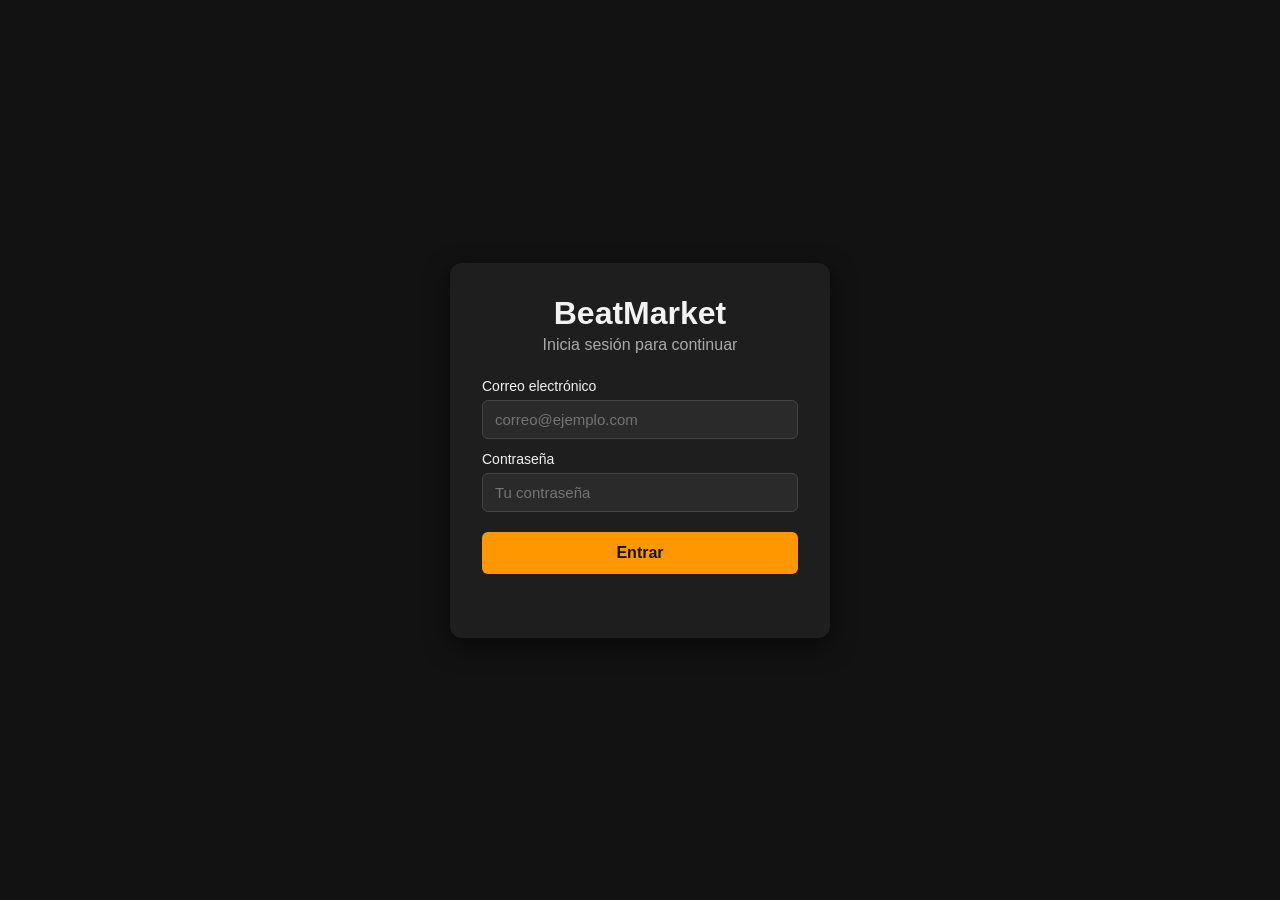
==== inicio.html @ 41615d0c "Login de Beatmarket" ====
<!DOCTYPE html>
<html lang="es">
<head>
    <meta charset="UTF-8">
    <meta name="viewport" content="width=device-width, initial-scale=1.0">
    <title>BeatMarket - Inicio</title>
    <link rel="stylesheet" href="css/estilos.css">
</head>
<body>
    <main class="tarjeta">
        <h1>¡Bienvenido, <span id="nombre"></span>!</h1>
        <p class="subtitulo">Rol: <strong id="rol"></strong></p>
        <p id="descripcion"></p>
        <button id="btnSalir">Cerrar sesión</button>
    </main>

    <script src="js/inicio.js"></script>
</body>
</html>
---- css/estilos.css ----
* {
    box-sizing: border-box;
}

body {
    margin: 0;
    min-height: 100vh;
    display: flex;
    align-items: center;
    justify-content: center;
    font-family: Arial, Helvetica, sans-serif;
    background: #121212;
    color: #f2f2f2;
}

.tarjeta {
    width: 100%;
    max-width: 380px;
    padding: 32px;
    background: #1e1e1e;
    border-radius: 12px;
    box-shadow: 0 8px 24px rgba(0, 0, 0, 0.5);
}

h1 {
    margin: 0 0 4px;
    text-align: center;
}

.subtitulo {
    margin: 0 0 24px;
    text-align: center;
    color: #aaa;
}

label {
    display: block;
    margin: 12px 0 6px;
    font-size: 14px;
}

input {
    width: 100%;
    padding: 10px 12px;
    border: 1px solid #444;
    border-radius: 6px;
    background: #2a2a2a;
    color: #fff;
    font-size: 15px;
}

input:focus {
    outline: none;
    border-color: #ff9800;
}

button {
    width: 100%;
    margin-top: 20px;
    padding: 12px;
    border: none;
    border-radius: 6px;
    background: #ff9800;
    color: #121212;
    font-size: 16px;
    font-weight: bold;
    cursor: pointer;
}

button:hover {
    background: #ffb74d;
}

.error {
    min-height: 20px;
    margin: 12px 0 0;
    text-align: center;
    color: #ff6b6b;
    font-size: 14px;
}
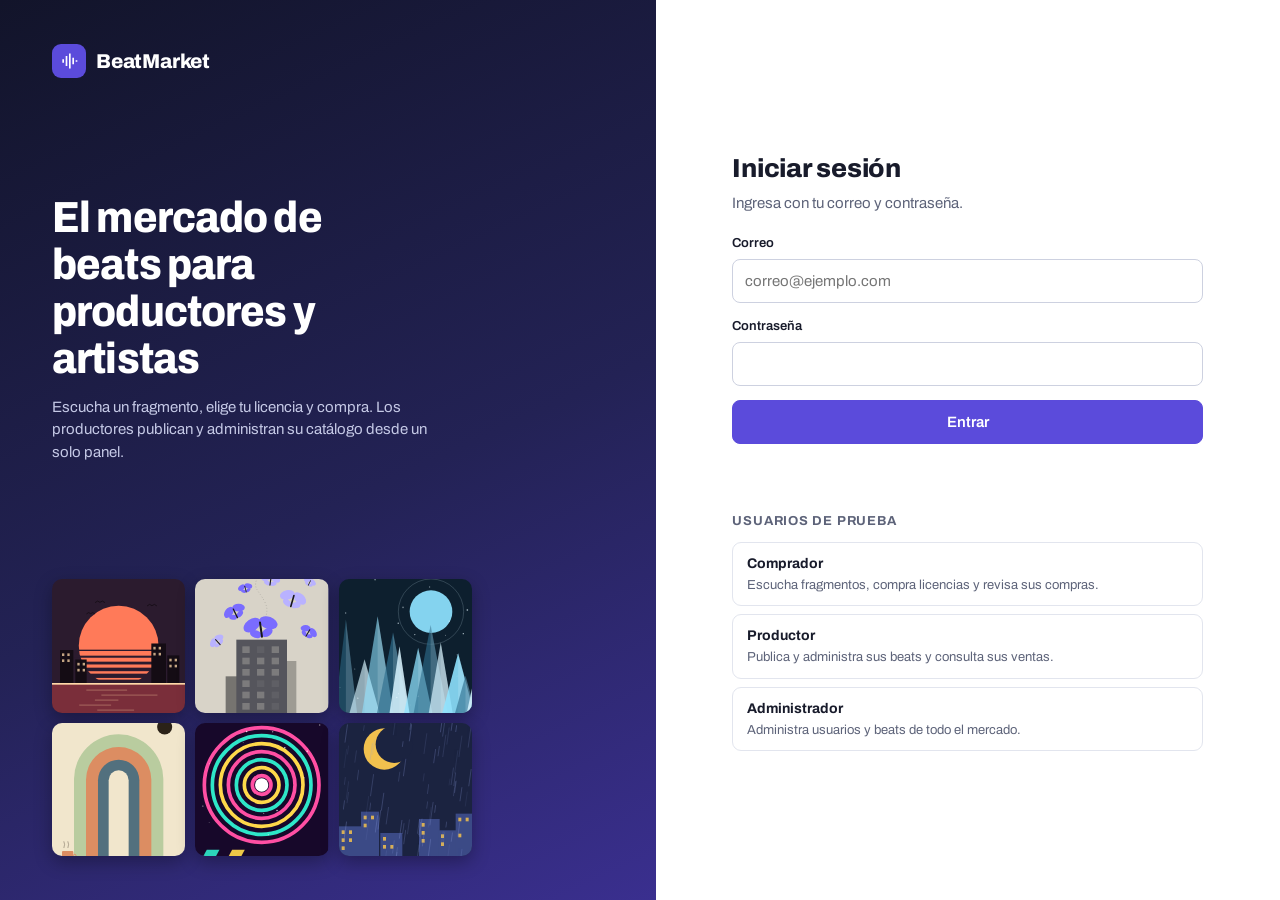
==== commit 3665fd71: "Frontend empresarial" ====
--- a/inicio.html
+++ b/inicio.html
@@ -3,17 +3,80 @@
 <head>
     <meta charset="UTF-8">
     <meta name="viewport" content="width=device-width, initial-scale=1.0">
-    <title>BeatMarket - Inicio</title>
+    <title>BeatMarket - Panel</title>
+    <link rel="preload" href="fonts/archivo.woff2" as="font" type="font/woff2" crossorigin>
     <link rel="stylesheet" href="css/estilos.css">
 </head>
 <body>
-    <main class="tarjeta">
-        <h1>¡Bienvenido, <span id="nombre"></span>!</h1>
-        <p class="subtitulo">Rol: <strong id="rol"></strong></p>
-        <p id="descripcion"></p>
-        <button id="btnSalir">Cerrar sesión</button>
-    </main>
+    <div class="app">
 
+        <aside class="lateral" id="lateral" aria-label="Navegación principal">
+            <div class="logo">
+                <span class="logo__icono"><svg viewBox="0 0 24 24" aria-hidden="true"><path d="M4 10h2v4H4zM8 6h2v12H8zM12 3h2v18h-2zM16 8h2v8h-2zM20 11h2v2h-2z"/></svg></span>
+                BeatMarket
+            </div>
+            <nav class="menu" id="menu"></nav>
+            <div class="lateral__pie">BeatMarket · UTS · Sesión con JWT</div>
+        </aside>
+
+        <div class="principal">
+            <header class="barra-superior">
+                <div style="display:flex;align-items:center;gap:12px">
+                    <button type="button" class="btn btn--chico menu-movil" id="btnMenu" aria-label="Abrir menú">Menú</button>
+                    <h1 id="tituloVista">Resumen</h1>
+                </div>
+                <div class="usuario">
+                    <div class="usuario__datos">
+                        <div class="usuario__nombre" id="nombreUsuario"></div>
+                        <span class="insignia" id="rolUsuario"></span>
+                    </div>
+                    <button type="button" class="btn" id="btnSalir">Cerrar sesión</button>
+                </div>
+            </header>
+
+            <main class="contenido" id="contenido" tabindex="-1"></main>
+        </div>
+    </div>
+
+    <!-- Reproductor fijo -->
+    <div class="reproductor" id="reproductor" aria-label="Reproductor">
+        <div class="reproductor__beat">
+            <div class="reproductor__arte" id="repArte"></div>
+            <div style="min-width:0">
+                <div class="reproductor__titulo" id="repTitulo">Ningún beat seleccionado</div>
+                <div class="reproductor__sub" id="repSub">Pulsa play en un beat del catálogo</div>
+            </div>
+        </div>
+        <div class="reproductor__centro">
+            <button type="button" class="reproductor__boton" id="repBoton" aria-label="Reproducir o pausar" disabled>
+                <svg class="ico-play" viewBox="0 0 24 24" aria-hidden="true"><path d="M8 5v14l11-7z"/></svg>
+                <svg class="ico-pausa" viewBox="0 0 24 24" aria-hidden="true"><path d="M7 5h4v14H7zM13 5h4v14h-4z"/></svg>
+            </button>
+            <div class="reproductor__barra" aria-hidden="true"><i id="repProgreso"></i></div>
+        </div>
+        <div class="reproductor__aviso">Fragmento de vista previa</div>
+    </div>
+
+    <dialog class="dialogo" id="dialogoCompra" aria-labelledby="compraTitulo">
+        <form method="dialog" id="formCompra">
+            <header class="dialogo__cab"><h2 id="compraTitulo">Comprar licencia</h2>
+                <button type="button" class="dialogo__cerrar" id="compraX" aria-label="Cerrar">&times;</button></header>
+            <div class="dialogo__cuerpo">
+                <p id="compraBeat" style="color:var(--texto-suave)"></p>
+                <div id="licencias" class="licencias"></div>
+            </div>
+            <footer class="dialogo__pie">
+                <button type="button" class="btn" id="compraCancelar">Cancelar</button>
+                <button type="submit" class="btn btn--primario">Confirmar compra</button>
+            </footer>
+        </form>
+    </dialog>
+
+    <script src="js/datos.js"></script>
+    <script src="js/almacen.js"></script>
+    <script src="js/audio.js"></script>
+    <script src="js/api.js"></script>
+    <script src="js/crud.js"></script>
     <script src="js/inicio.js"></script>
 </body>
-</html>+</html>
--- a/css/estilos.css
+++ b/css/estilos.css
@@ -1,80 +1,318 @@
-* {
-    box-sizing: border-box;
-}
-
+/* ==========================================================================
+   BeatMarket — estilos de la aplicación (panel empresarial para una tienda de beats)
+   ========================================================================== */
+@font-face {
+  font-family: "Archivo";
+  src: url("../fonts/archivo.woff2") format("woff2");
+  font-weight: 100 900;
+  font-stretch: 62% 125%;
+  font-display: swap;
+}
+
+:root {
+  --fondo: #f3f4f8;
+  --superficie: #ffffff;
+  --borde: #e2e5ee;
+  --texto: #181b2b;
+  --texto-suave: #5d6379;
+  --lateral: #12142a;
+  --lateral-texto: #aab0cb;
+  --acento: #5b4bdb;
+  --acento-oscuro: #4638b8;
+  --acento-claro: #ecebfd;
+  --ok: #17794a;
+  --ok-fondo: #e3f5ec;
+  --aviso: #94620a;
+  --aviso-fondo: #fdf1da;
+  --peligro: #b3261e;
+  --peligro-fondo: #fdeceb;
+  --radio: 10px;
+  --sombra: 0 1px 2px rgba(18, 20, 42, .06), 0 4px 14px rgba(18, 20, 42, .05);
+  --ancho-lateral: 244px;
+  --alto-reproductor: 76px;
+}
+
+* { box-sizing: border-box; }
+html { -webkit-text-size-adjust: 100%; }
 body {
-    margin: 0;
-    min-height: 100vh;
-    display: flex;
-    align-items: center;
-    justify-content: center;
-    font-family: Arial, Helvetica, sans-serif;
-    background: #121212;
-    color: #f2f2f2;
-}
-
-.tarjeta {
-    width: 100%;
-    max-width: 380px;
-    padding: 32px;
-    background: #1e1e1e;
-    border-radius: 12px;
-    box-shadow: 0 8px 24px rgba(0, 0, 0, 0.5);
-}
-
-h1 {
-    margin: 0 0 4px;
-    text-align: center;
-}
-
-.subtitulo {
-    margin: 0 0 24px;
-    text-align: center;
-    color: #aaa;
-}
-
-label {
-    display: block;
-    margin: 12px 0 6px;
-    font-size: 14px;
-}
-
-input {
-    width: 100%;
-    padding: 10px 12px;
-    border: 1px solid #444;
-    border-radius: 6px;
-    background: #2a2a2a;
-    color: #fff;
-    font-size: 15px;
-}
-
-input:focus {
-    outline: none;
-    border-color: #ff9800;
-}
-
-button {
-    width: 100%;
-    margin-top: 20px;
-    padding: 12px;
-    border: none;
-    border-radius: 6px;
-    background: #ff9800;
-    color: #121212;
-    font-size: 16px;
-    font-weight: bold;
-    cursor: pointer;
-}
-
-button:hover {
-    background: #ffb74d;
-}
-
-.error {
-    min-height: 20px;
-    margin: 12px 0 0;
-    text-align: center;
-    color: #ff6b6b;
-    font-size: 14px;
-}+  margin: 0;
+  font-family: "Archivo", system-ui, -apple-system, "Segoe UI", sans-serif;
+  font-size: 15px;
+  line-height: 1.5;
+  color: var(--texto);
+  background: var(--fondo);
+}
+h1, h2, h3, p { margin: 0; }
+button, input, select, textarea { font: inherit; color: inherit; }
+button { cursor: pointer; }
+[hidden] { display: none !important; }
+:focus-visible { outline: 3px solid var(--acento); outline-offset: 2px; }
+.sr-only { position: absolute; width: 1px; height: 1px; overflow: hidden; clip: rect(0 0 0 0); white-space: nowrap; }
+
+/* ---------- Botones ---------- */
+.btn {
+  display: inline-flex; align-items: center; justify-content: center; gap: 6px;
+  padding: 9px 16px; border-radius: 8px; border: 1px solid var(--borde);
+  background: var(--superficie); font-weight: 600; font-size: 14px; line-height: 1.2;
+  transition: background .15s, border-color .15s, transform .1s;
+}
+.btn:hover { background: #f1f2f8; border-color: #cdd1e0; }
+.btn:active { transform: translateY(1px); }
+.btn:disabled { opacity: .55; cursor: not-allowed; }
+.btn--primario { background: var(--acento); border-color: var(--acento); color: #fff; }
+.btn--primario:hover { background: var(--acento-oscuro); border-color: var(--acento-oscuro); }
+.btn--chico { padding: 5px 11px; font-size: 13px; }
+.btn--peligro { color: var(--peligro); }
+.btn--peligro:hover { background: var(--peligro-fondo); border-color: #f0c4c1; }
+.btn--peligro-lleno { background: var(--peligro); border-color: var(--peligro); color: #fff; }
+.btn--peligro-lleno:hover { background: #8f1d17; border-color: #8f1d17; }
+.btn--bloque { width: 100%; padding: 12px; font-size: 15px; }
+
+/* ---------- Formularios ---------- */
+.campo { display: flex; flex-direction: column; gap: 5px; }
+.campo label { font-size: 13px; font-weight: 600; color: var(--texto); }
+.campo input, .campo select, .campo textarea {
+  width: 100%; padding: 10px 12px; border: 1px solid #cdd1e0; border-radius: 8px;
+  background: #fff; font-size: 15px;
+}
+.campo textarea { resize: vertical; }
+.campo input:focus, .campo select:focus, .campo textarea:focus { border-color: var(--acento); outline: 3px solid rgba(91, 75, 219, .2); outline-offset: 0; }
+.campo__ayuda { color: var(--texto-suave); font-size: 12.5px; }
+.oblig { color: var(--peligro); }
+.rejilla-campos { display: grid; grid-template-columns: 1fr 1fr; gap: 14px; }
+.campo--completo { grid-column: 1 / -1; }
+.error-form, .mensaje-error { color: var(--peligro); font-size: 13.5px; font-weight: 600; min-height: 1.2em; margin-top: 10px; }
+
+/* ==========================================================================
+   LOGIN
+   ========================================================================== */
+.pagina-login { background: var(--superficie); }
+.login { display: grid; grid-template-columns: minmax(0, 1.05fr) minmax(0, 1fr); min-height: 100vh; }
+.login__marca {
+  position: relative; overflow: hidden; color: #fff; padding: 44px 52px;
+  background: linear-gradient(155deg, #12142a 0%, #232255 55%, #3a2f8f 100%);
+  display: flex; flex-direction: column; justify-content: space-between; gap: 32px;
+}
+.logo { display: inline-flex; align-items: center; gap: 10px; font-weight: 800; font-size: 20px; letter-spacing: -.01em; }
+.logo__icono { width: 34px; height: 34px; border-radius: 9px; background: var(--acento); display: grid; place-items: center; }
+.logo__icono svg { width: 20px; height: 20px; fill: #fff; }
+.login__titular { font-size: clamp(30px, 3.4vw, 46px); line-height: 1.08; font-weight: 800; letter-spacing: -.02em; font-stretch: 90%; max-width: 15ch; }
+.login__texto { margin-top: 14px; color: #c5c9e6; max-width: 44ch; }
+.mosaico { display: grid; grid-template-columns: repeat(3, 1fr); gap: 10px; max-width: 420px; }
+.mosaico__pieza { aspect-ratio: 1; border-radius: 10px; overflow: hidden; box-shadow: 0 6px 18px rgba(0, 0, 0, .3); }
+.mosaico__pieza svg { width: 100%; height: 100%; display: block; }
+.login__panel { display: flex; flex-direction: column; justify-content: center; padding: 44px clamp(24px, 6vw, 80px); gap: 28px; }
+.login__form h1 { font-size: 26px; font-weight: 800; letter-spacing: -.01em; }
+.login__form > p { color: var(--texto-suave); margin: 4px 0 20px; }
+.login__form .campo { margin-bottom: 14px; }
+.roles-demo h2 { font-size: 13px; text-transform: uppercase; letter-spacing: .06em; color: var(--texto-suave); margin-bottom: 10px; }
+.roles-demo ul { list-style: none; margin: 0; padding: 0; display: grid; gap: 8px; }
+.rol-demo {
+  width: 100%; text-align: left; display: grid; gap: 2px; padding: 10px 14px;
+  background: #fff; border: 1px solid var(--borde); border-radius: 9px;
+}
+.rol-demo:hover { border-color: var(--acento); background: var(--acento-claro); }
+.rol-demo.activo { border-color: var(--acento); background: var(--acento-claro); }
+.rol-demo strong { font-size: 14px; }
+.rol-demo span { font-size: 13px; color: var(--texto-suave); }
+
+/* ==========================================================================
+   APLICACIÓN
+   ========================================================================== */
+.app { display: grid; grid-template-columns: var(--ancho-lateral) minmax(0, 1fr); min-height: 100vh; padding-bottom: var(--alto-reproductor); }
+
+.lateral {
+  background: var(--lateral); color: var(--lateral-texto); display: flex; flex-direction: column;
+  padding: 20px 14px; position: sticky; top: 0; height: 100vh; align-self: start;
+}
+.lateral .logo { color: #fff; padding: 4px 8px 22px; }
+.menu { display: grid; gap: 3px; }
+.menu__enlace {
+  display: flex; align-items: center; gap: 11px; padding: 10px 12px; border-radius: 8px;
+  color: var(--lateral-texto); text-decoration: none; font-weight: 600; font-size: 14.5px;
+}
+.menu__enlace svg { width: 19px; height: 19px; fill: none; stroke: currentColor; stroke-width: 1.8; stroke-linecap: round; stroke-linejoin: round; flex: none; }
+.menu__enlace:hover { background: rgba(255, 255, 255, .07); color: #fff; }
+.menu__enlace[aria-current="page"] { background: var(--acento); color: #fff; }
+.lateral__pie { margin-top: auto; padding: 14px 8px 0; border-top: 1px solid rgba(255, 255, 255, .1); font-size: 12.5px; }
+
+.principal { min-width: 0; display: flex; flex-direction: column; }
+.barra-superior {
+  display: flex; align-items: center; justify-content: space-between; gap: 16px;
+  padding: 14px 32px; background: var(--superficie); border-bottom: 1px solid var(--borde);
+  position: sticky; top: 0; z-index: 5;
+}
+.barra-superior h1 { font-size: 20px; font-weight: 800; letter-spacing: -.01em; }
+.usuario { display: flex; align-items: center; gap: 12px; }
+.usuario__datos { text-align: right; line-height: 1.25; }
+.usuario__nombre { font-weight: 700; font-size: 14px; }
+.insignia {
+  display: inline-block; padding: 2px 9px; border-radius: 99px; font-size: 12px; font-weight: 700;
+  background: var(--acento-claro); color: var(--acento-oscuro); white-space: nowrap;
+}
+.insignia--ok { background: var(--ok-fondo); color: var(--ok); }
+.insignia--aviso { background: var(--aviso-fondo); color: var(--aviso); }
+.insignia--gris { background: #eceef4; color: var(--texto-suave); }
+.insignia--admin { background: #fde7ee; color: #a01c4a; }
+.menu-movil { display: none; }
+
+.contenido { padding: 28px 32px 40px; display: grid; gap: 24px; align-content: start; max-width: 1280px; width: 100%; }
+.encabezado-vista h2 { font-size: 22px; font-weight: 800; letter-spacing: -.01em; }
+.encabezado-vista p { color: var(--texto-suave); margin-top: 2px; }
+
+/* KPIs */
+.kpis { display: grid; grid-template-columns: repeat(auto-fit, minmax(210px, 1fr)); gap: 16px; }
+.kpi { background: var(--superficie); border: 1px solid var(--borde); border-radius: var(--radio); padding: 18px 20px; box-shadow: var(--sombra); }
+.kpi__etiqueta { font-size: 13px; color: var(--texto-suave); font-weight: 600; }
+.kpi__valor { font-size: 30px; font-weight: 800; letter-spacing: -.02em; margin-top: 4px; font-variant-numeric: tabular-nums; }
+.kpi__nota { font-size: 12.5px; color: var(--texto-suave); margin-top: 2px; }
+
+/* Paneles y tablas */
+.panel { background: var(--superficie); border: 1px solid var(--borde); border-radius: var(--radio); box-shadow: var(--sombra); overflow: hidden; }
+.panel__cab { display: flex; align-items: center; justify-content: space-between; gap: 16px; padding: 18px 20px 6px; flex-wrap: wrap; }
+.panel__titulo { font-size: 17px; font-weight: 800; }
+.panel__desc { color: var(--texto-suave); font-size: 14px; }
+.panel__cuerpo { padding: 14px 20px 20px; }
+.barra-tabla { display: flex; align-items: center; justify-content: space-between; gap: 12px; padding: 12px 20px; flex-wrap: wrap; }
+.buscador { width: min(320px, 100%); padding: 8px 12px; border: 1px solid #cdd1e0; border-radius: 8px; background: #fff; }
+.buscador:focus { border-color: var(--acento); outline: 3px solid rgba(91, 75, 219, .2); outline-offset: 0; }
+.contador { font-size: 13px; color: var(--texto-suave); }
+.tabla-caja { overflow-x: auto; }
+.tabla { width: 100%; border-collapse: collapse; font-size: 14px; }
+.tabla th { text-align: left; font-size: 12px; text-transform: uppercase; letter-spacing: .05em; color: var(--texto-suave); padding: 10px 20px; background: #f7f8fc; border-top: 1px solid var(--borde); border-bottom: 1px solid var(--borde); white-space: nowrap; }
+.tabla td { padding: 12px 20px; border-bottom: 1px solid #edeff5; vertical-align: middle; }
+.tabla tbody tr:hover { background: #fafaff; }
+.tabla tbody tr:last-child td { border-bottom: 0; }
+.col-acciones { text-align: right; white-space: nowrap; }
+.col-acciones .btn + .btn { margin-left: 6px; }
+.num { text-align: right; font-variant-numeric: tabular-nums; }
+.celda-beat { display: flex; align-items: center; gap: 12px; }
+.celda-beat__arte { width: 40px; height: 40px; border-radius: 7px; overflow: hidden; flex: none; }
+.celda-beat__arte svg { width: 100%; height: 100%; display: block; }
+.celda-beat strong { display: block; line-height: 1.25; }
+.celda-beat small { color: var(--texto-suave); }
+.vacio { padding: 36px 20px; text-align: center; color: var(--texto-suave); }
+.vacio--error { color: var(--peligro); display: grid; gap: 12px; justify-items: center; }
+
+.dos-columnas { display: grid; grid-template-columns: minmax(0, 1.4fr) minmax(0, 1fr); gap: 24px; align-items: start; }
+.lista-permisos { list-style: none; margin: 0; padding: 0; display: grid; gap: 10px; }
+.lista-permisos li { display: flex; gap: 10px; align-items: flex-start; }
+.marca-ok, .marca-no { flex: none; width: 20px; height: 20px; border-radius: 50%; display: grid; place-items: center; font-size: 12px; font-weight: 800; margin-top: 1px; }
+.marca-ok { background: var(--ok-fondo); color: var(--ok); }
+.marca-no { background: #eceef4; color: #8a90a6; }
+.permiso--no { color: var(--texto-suave); }
+.tabla--permisos td, .tabla--permisos th { text-align: center; }
+.tabla--permisos td:first-child, .tabla--permisos th:first-child { text-align: left; }
+
+/* ==========================================================================
+   CATÁLOGO
+   ========================================================================== */
+.filtros { display: flex; gap: 8px; flex-wrap: wrap; align-items: center; }
+.chip { padding: 6px 14px; border-radius: 99px; border: 1px solid var(--borde); background: #fff; font-weight: 600; font-size: 13.5px; }
+.chip:hover { border-color: var(--acento); }
+.chip[aria-pressed="true"] { background: var(--acento); border-color: var(--acento); color: #fff; }
+.filtros .buscador { margin-left: auto; }
+.rejilla-beats { display: grid; grid-template-columns: repeat(auto-fill, minmax(230px, 1fr)); gap: 18px; }
+.tarjeta { background: var(--superficie); border: 1px solid var(--borde); border-radius: var(--radio); box-shadow: var(--sombra); overflow: hidden; display: flex; flex-direction: column; }
+.tarjeta__arte { position: relative; aspect-ratio: 1; background: #ddd; }
+.tarjeta__arte svg { width: 100%; height: 100%; display: block; }
+.btn-play {
+  position: absolute; right: 12px; bottom: 12px; width: 48px; height: 48px; border-radius: 50%;
+  border: 0; background: #fff; color: var(--acento); display: grid; place-items: center;
+  box-shadow: 0 4px 14px rgba(0, 0, 0, .3); transition: transform .12s, background .15s;
+}
+.btn-play:hover { transform: scale(1.07); }
+.btn-play svg { width: 22px; height: 22px; fill: currentColor; }
+.btn-play .ico-pausa { display: none; }
+.btn-play.sonando { background: var(--acento); color: #fff; }
+.btn-play.sonando .ico-play { display: none; }
+.btn-play.sonando .ico-pausa { display: block; }
+.tarjeta__cuerpo { padding: 14px 16px 16px; display: grid; gap: 6px; flex: 1; align-content: start; }
+.tarjeta__titulo { font-size: 16px; font-weight: 800; line-height: 1.25; }
+.tarjeta__productor { color: var(--texto-suave); font-size: 13.5px; }
+.tarjeta__etiquetas { display: flex; gap: 6px; flex-wrap: wrap; margin: 2px 0; }
+.tarjeta__pie { display: flex; align-items: center; justify-content: space-between; gap: 8px; margin-top: auto; padding-top: 8px; }
+.precio { font-weight: 800; font-size: 16px; font-variant-numeric: tabular-nums; }
+.precio small { font-weight: 500; color: var(--texto-suave); font-size: 12px; display: block; }
+
+/* ==========================================================================
+   REPRODUCTOR
+   ========================================================================== */
+.reproductor {
+  position: fixed; left: 0; right: 0; bottom: 0; z-index: 20; height: var(--alto-reproductor);
+  background: var(--lateral); color: #fff; display: grid; grid-template-columns: minmax(180px, 1fr) minmax(0, 2fr) minmax(120px, 1fr);
+  align-items: center; gap: 20px; padding: 0 24px 0 calc(var(--ancho-lateral) + 24px);
+  border-top: 1px solid rgba(255, 255, 255, .1);
+}
+.reproductor__beat { display: flex; align-items: center; gap: 12px; min-width: 0; }
+.reproductor__arte { width: 48px; height: 48px; border-radius: 8px; overflow: hidden; flex: none; background: rgba(255, 255, 255, .1); }
+.reproductor__arte svg { width: 100%; height: 100%; display: block; }
+.reproductor__titulo { font-weight: 700; font-size: 14px; white-space: nowrap; overflow: hidden; text-overflow: ellipsis; }
+.reproductor__sub { color: var(--lateral-texto); font-size: 12.5px; white-space: nowrap; overflow: hidden; text-overflow: ellipsis; }
+.reproductor__centro { display: flex; align-items: center; gap: 14px; }
+.reproductor__boton { width: 42px; height: 42px; border-radius: 50%; border: 0; background: #fff; color: var(--lateral); display: grid; place-items: center; flex: none; }
+.reproductor__boton:disabled { opacity: .4; cursor: default; }
+.reproductor__boton svg { width: 20px; height: 20px; fill: currentColor; }
+.reproductor__boton .ico-pausa { display: none; }
+.reproductor__boton.sonando .ico-play { display: none; }
+.reproductor__boton.sonando .ico-pausa { display: block; }
+.reproductor__barra { flex: 1; height: 6px; background: rgba(255, 255, 255, .18); border-radius: 99px; overflow: hidden; }
+.reproductor__barra i { display: block; height: 100%; width: 0; background: #9d92ff; border-radius: inherit; }
+.reproductor__aviso { text-align: right; font-size: 12.5px; color: var(--lateral-texto); }
+
+/* ==========================================================================
+   DIÁLOGOS Y AVISOS
+   ========================================================================== */
+.dialogo { border: 0; border-radius: 14px; padding: 0; width: min(560px, calc(100vw - 32px)); box-shadow: 0 24px 60px rgba(18, 20, 42, .35); color: var(--texto); }
+.dialogo::backdrop { background: rgba(18, 20, 42, .55); }
+.dialogo__cab { display: flex; align-items: center; justify-content: space-between; padding: 18px 22px; border-bottom: 1px solid var(--borde); }
+.dialogo__cab h2 { font-size: 18px; font-weight: 800; }
+.dialogo__cerrar { border: 0; background: none; font-size: 26px; line-height: 1; color: var(--texto-suave); padding: 0 4px; border-radius: 6px; }
+.dialogo__cerrar:hover { color: var(--texto); }
+.dialogo__cuerpo { padding: 20px 22px 8px; }
+.dialogo__pie { display: flex; justify-content: flex-end; gap: 10px; padding: 14px 22px 20px; }
+.licencias { display: grid; gap: 10px; margin-top: 12px; }
+.licencia { display: flex; gap: 12px; align-items: flex-start; padding: 12px 14px; border: 1px solid var(--borde); border-radius: 10px; cursor: pointer; }
+.licencia:hover { border-color: var(--acento); }
+.licencia:has(input:checked) { border-color: var(--acento); background: var(--acento-claro); }
+.licencia input { margin-top: 4px; accent-color: var(--acento); }
+.licencia__titulo { display: flex; justify-content: space-between; gap: 12px; font-weight: 700; }
+.licencia ul { margin: 4px 0 0; padding-left: 18px; color: var(--texto-suave); font-size: 13px; }
+.licencia__cuerpo { flex: 1; }
+
+.avisos { position: fixed; top: 18px; right: 18px; z-index: 50; display: grid; gap: 8px; }
+.aviso { padding: 11px 16px; border-radius: 9px; background: var(--lateral); color: #fff; font-weight: 600; font-size: 14px; box-shadow: 0 8px 24px rgba(0, 0, 0, .25); border-left: 4px solid #4cc38a; animation: entra .2s ease-out; }
+.aviso--error { border-left-color: #ff6b61; }
+.aviso--sale { opacity: 0; transition: opacity .35s; }
+@keyframes entra { from { transform: translateY(-8px); opacity: 0; } to { transform: none; opacity: 1; } }
+
+/* ==========================================================================
+   RESPONSIVE
+   ========================================================================== */
+@media (max-width: 900px) {
+  .login { grid-template-columns: 1fr; }
+  .login__marca { padding: 28px 24px; }
+  .mosaico { display: none; }
+  .app { grid-template-columns: 1fr; }
+  .lateral { position: fixed; left: 0; top: 0; bottom: 0; width: var(--ancho-lateral); z-index: 30; transform: translateX(-100%); transition: transform .2s; }
+  .lateral.abierto { transform: none; box-shadow: 0 0 0 100vmax rgba(18, 20, 42, .5); }
+  .menu-movil { display: inline-flex; }
+  .barra-superior, .contenido { padding-left: 18px; padding-right: 18px; }
+  .reproductor { grid-template-columns: minmax(0, 1fr) auto; padding-left: 16px; padding-right: 16px; }
+  .reproductor__barra, .reproductor__aviso { display: none; }
+  .dos-columnas { grid-template-columns: 1fr; }
+  .usuario__datos { display: none; }
+}
+@media (max-width: 600px) {
+  .rejilla-campos { grid-template-columns: 1fr; }
+  .tabla thead { display: none; }
+  .tabla, .tabla tbody, .tabla tr, .tabla td { display: block; width: 100%; }
+  .tabla tr { padding: 10px 16px; border-bottom: 1px solid var(--borde); }
+  .tabla td { border: 0; padding: 4px 0; text-align: left !important; }
+  .tabla td[data-etiqueta]::before { content: attr(data-etiqueta) ": "; color: var(--texto-suave); font-size: 12px; font-weight: 600; }
+  .col-acciones { padding-top: 8px !important; }
+  .filtros .buscador { margin-left: 0; width: 100%; }
+}
+@media (prefers-reduced-motion: reduce) {
+  * { animation: none !important; transition: none !important; }
+}
